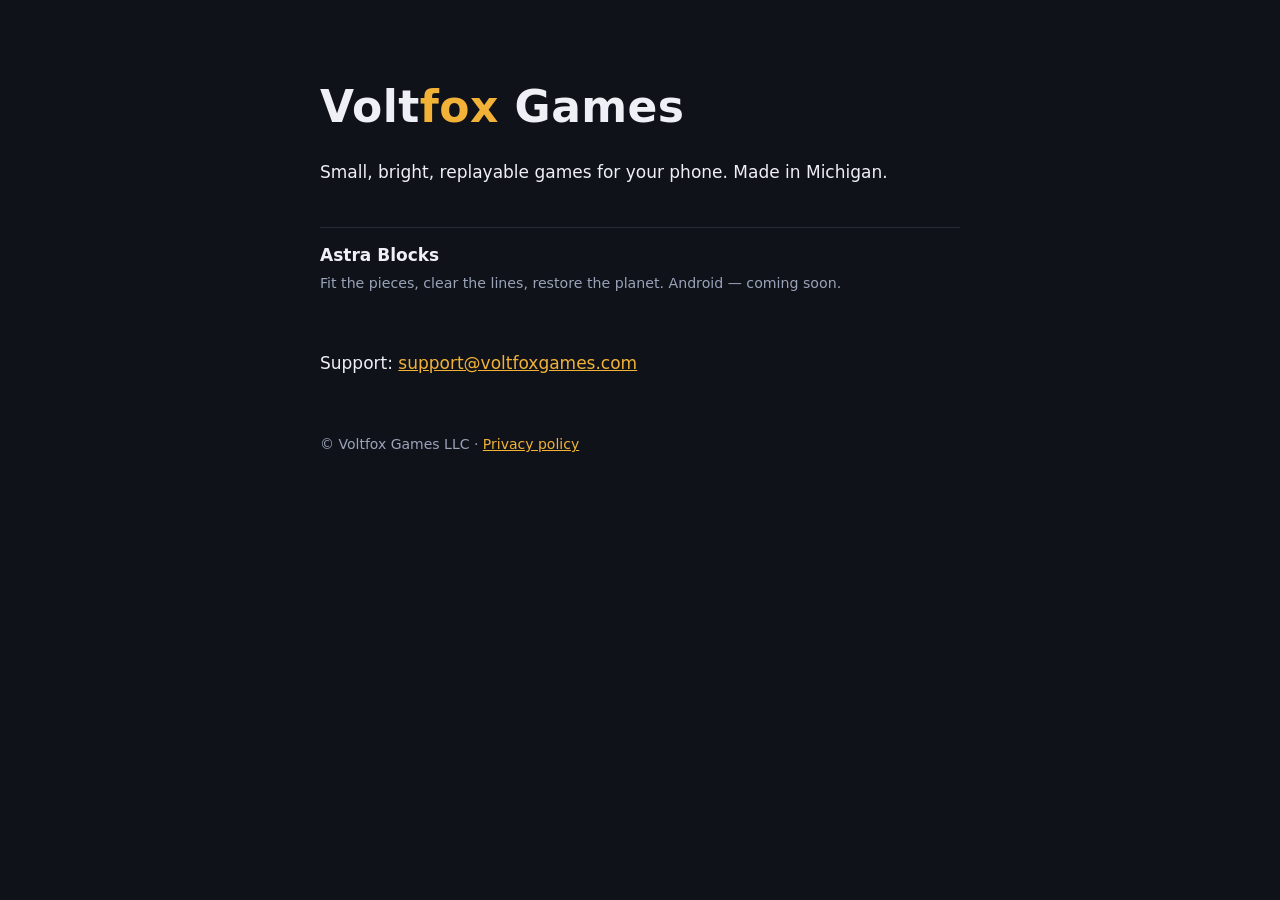
==== index.html @ da473bd8 "Voltfox Games site: home page, privacy policy, CNAME" ====
<!doctype html>
<html lang="en"><head><meta charset="utf-8"><meta name="viewport" content="width=device-width,initial-scale=1">
<title>Voltfox Games</title>
<style>
  :root{--bg:#0F1219;--ink:#EEF0F5;--muted:#9AA3B8;--accent:#F2B237}
  body{margin:0;background:var(--bg);color:var(--ink);font:17px/1.6 system-ui,-apple-system,Segoe UI,sans-serif}
  main{max-width:640px;margin:0 auto;padding:72px 24px}
  h1{font-size:44px;margin:0;letter-spacing:.01em}h1 span{color:var(--accent)}
  p{max-width:56ch}a{color:var(--accent)}
  .games{margin:40px 0;padding:0;list-style:none}.games li{padding:14px 0;border-top:1px solid #262B38}
  .games b{display:block}.games small{color:var(--muted)}
  footer{margin-top:56px;color:var(--muted);font-size:14px}
</style></head><body><main>
  <h1>Volt<span>fox</span> Games</h1>
  <p>Small, bright, replayable games for your phone. Made in Michigan.</p>
  <ul class="games">
    <li><b>Astra Blocks</b><small>Fit the pieces, clear the lines, restore the planet. Android — coming soon.</small></li>
  </ul>
  <p>Support: <a href="mailto:support@voltfoxgames.com">support@voltfoxgames.com</a></p>
  <footer>&copy; Voltfox Games LLC &middot; <a href="privacy.html">Privacy policy</a></footer>
</main></body></html>
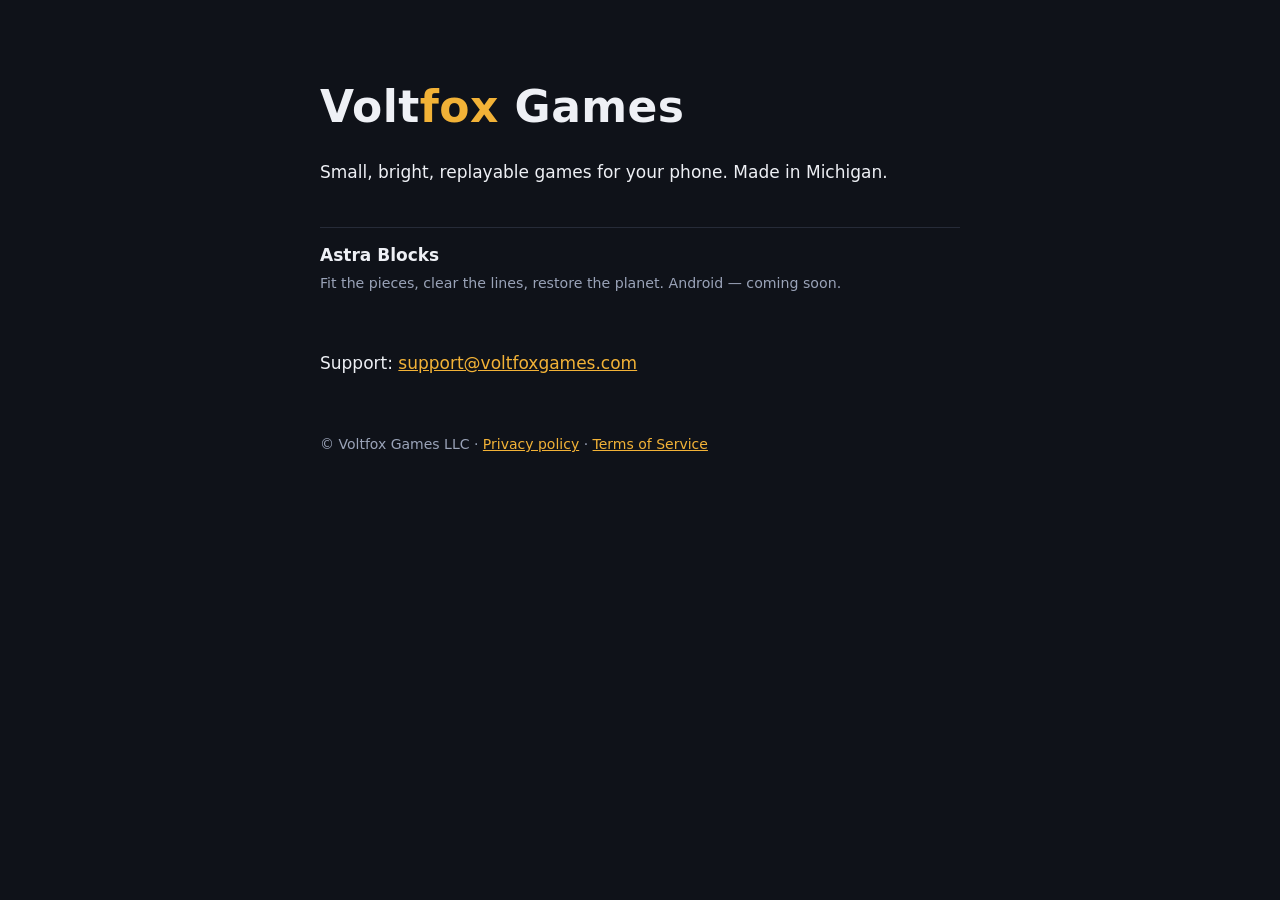
==== commit f96f6e50: "Terms of Service page; privacy policy covers all games, LevelPlay, on-device saves Co-Authored-By: C" ====
--- a/index.html
+++ b/index.html
@@ -17,5 +17,5 @@
     <li><b>Astra Blocks</b><small>Fit the pieces, clear the lines, restore the planet. Android — coming soon.</small></li>
   </ul>
   <p>Support: <a href="mailto:support@voltfoxgames.com">support@voltfoxgames.com</a></p>
-  <footer>&copy; Voltfox Games LLC &middot; <a href="privacy.html">Privacy policy</a></footer>
+  <footer>&copy; Voltfox Games LLC &middot; <a href="privacy.html">Privacy policy</a> &middot; <a href="terms.html">Terms of Service</a></footer>
 </main></body></html>
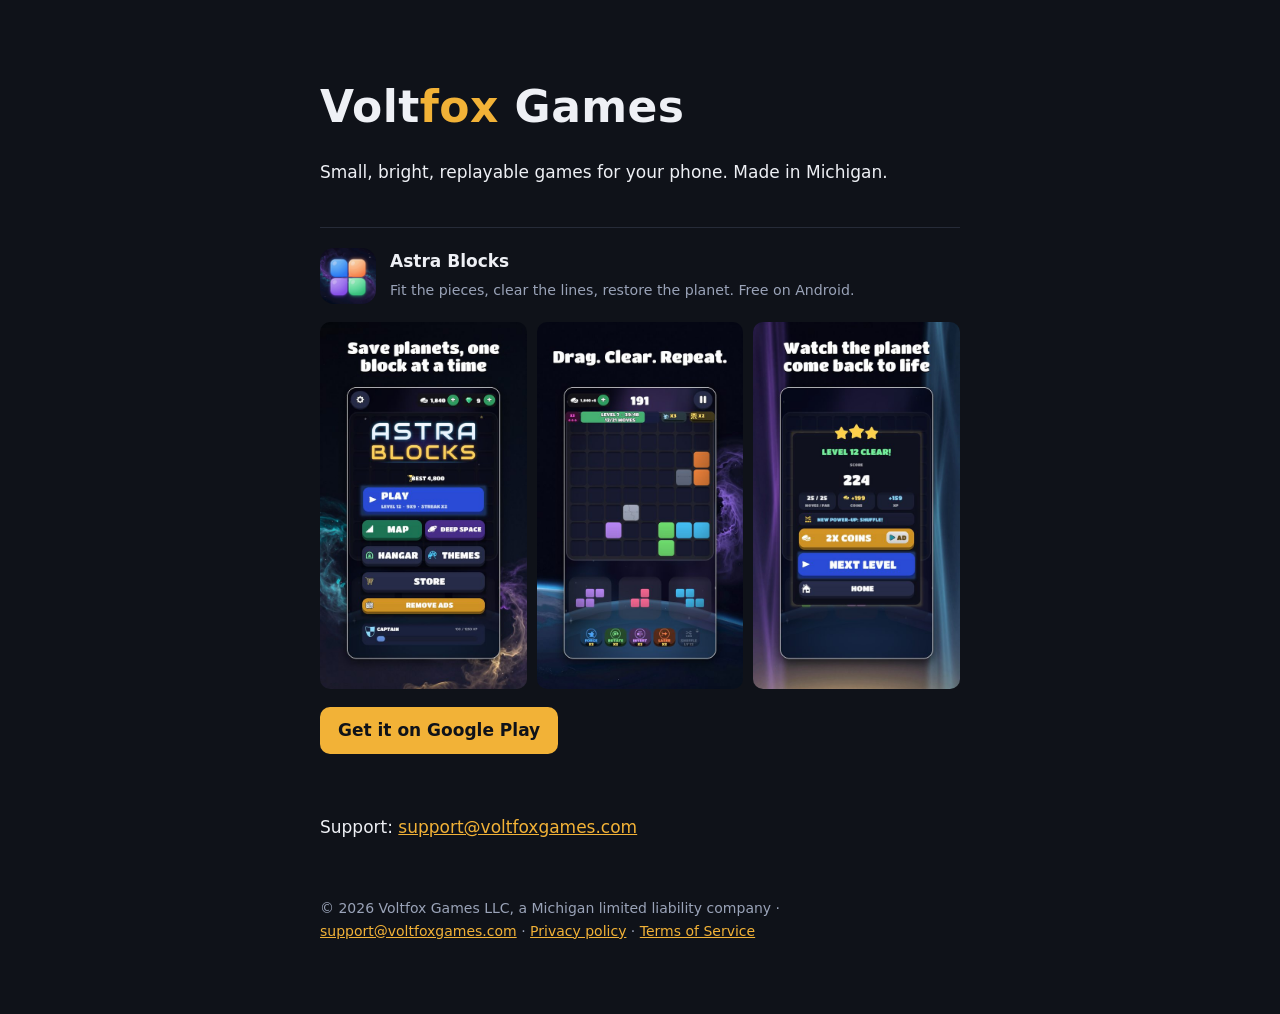
==== commit f733632f: "Home page: Astra Blocks live on Google Play, screenshots, company line Co-Authored-By: Claude Opus 5" ====
--- a/index.html
+++ b/index.html
@@ -1,21 +1,38 @@
 <!doctype html>
 <html lang="en"><head><meta charset="utf-8"><meta name="viewport" content="width=device-width,initial-scale=1">
 <title>Voltfox Games</title>
+<meta name="description" content="Voltfox Games LLC makes small, bright, replayable games for your phone. Astra Blocks is out now on Google Play.">
 <style>
   :root{--bg:#0F1219;--ink:#EEF0F5;--muted:#9AA3B8;--accent:#F2B237}
   body{margin:0;background:var(--bg);color:var(--ink);font:17px/1.6 system-ui,-apple-system,Segoe UI,sans-serif}
   main{max-width:640px;margin:0 auto;padding:72px 24px}
   h1{font-size:44px;margin:0;letter-spacing:.01em}h1 span{color:var(--accent)}
   p{max-width:56ch}a{color:var(--accent)}
-  .games{margin:40px 0;padding:0;list-style:none}.games li{padding:14px 0;border-top:1px solid #262B38}
+  .games{margin:40px 0;padding:0;list-style:none}.games li{padding:20px 0;border-top:1px solid #262B38}
+  .game-head{display:flex;gap:14px;align-items:center}
+  .game-head img{width:56px;height:56px;border-radius:14px}
   .games b{display:block}.games small{color:var(--muted)}
+  .shots{display:grid;grid-template-columns:repeat(3,1fr);gap:10px;margin:18px 0}
+  .shots img{width:100%;height:auto;border-radius:10px;display:block}
+  .play{display:inline-block;padding:10px 18px;border-radius:10px;background:var(--accent);color:#0F1219;font-weight:600;text-decoration:none}
   footer{margin-top:56px;color:var(--muted);font-size:14px}
 </style></head><body><main>
   <h1>Volt<span>fox</span> Games</h1>
   <p>Small, bright, replayable games for your phone. Made in Michigan.</p>
   <ul class="games">
-    <li><b>Astra Blocks</b><small>Fit the pieces, clear the lines, restore the planet. Android — coming soon.</small></li>
+    <li>
+      <div class="game-head">
+        <img src="img/astra-icon.png" alt="Astra Blocks icon">
+        <div><b>Astra Blocks</b><small>Fit the pieces, clear the lines, restore the planet. Free on Android.</small></div>
+      </div>
+      <div class="shots">
+        <img src="img/astra-1.jpg" alt="Astra Blocks home screen" loading="lazy" width="540" height="960">
+        <img src="img/astra-2.jpg" alt="Astra Blocks puzzle grid" loading="lazy" width="540" height="960">
+        <img src="img/astra-3.jpg" alt="Astra Blocks level cleared" loading="lazy" width="540" height="960">
+      </div>
+      <a class="play" href="https://play.google.com/store/apps/details?id=com.voltfox.astrablocks">Get it on Google Play</a>
+    </li>
   </ul>
   <p>Support: <a href="mailto:support@voltfoxgames.com">support@voltfoxgames.com</a></p>
-  <footer>&copy; Voltfox Games LLC &middot; <a href="privacy.html">Privacy policy</a> &middot; <a href="terms.html">Terms of Service</a></footer>
+  <footer>&copy; 2026 Voltfox Games LLC, a Michigan limited liability company &middot; <a href="mailto:support@voltfoxgames.com">support@voltfoxgames.com</a> &middot; <a href="privacy.html">Privacy policy</a> &middot; <a href="terms.html">Terms of Service</a></footer>
 </main></body></html>
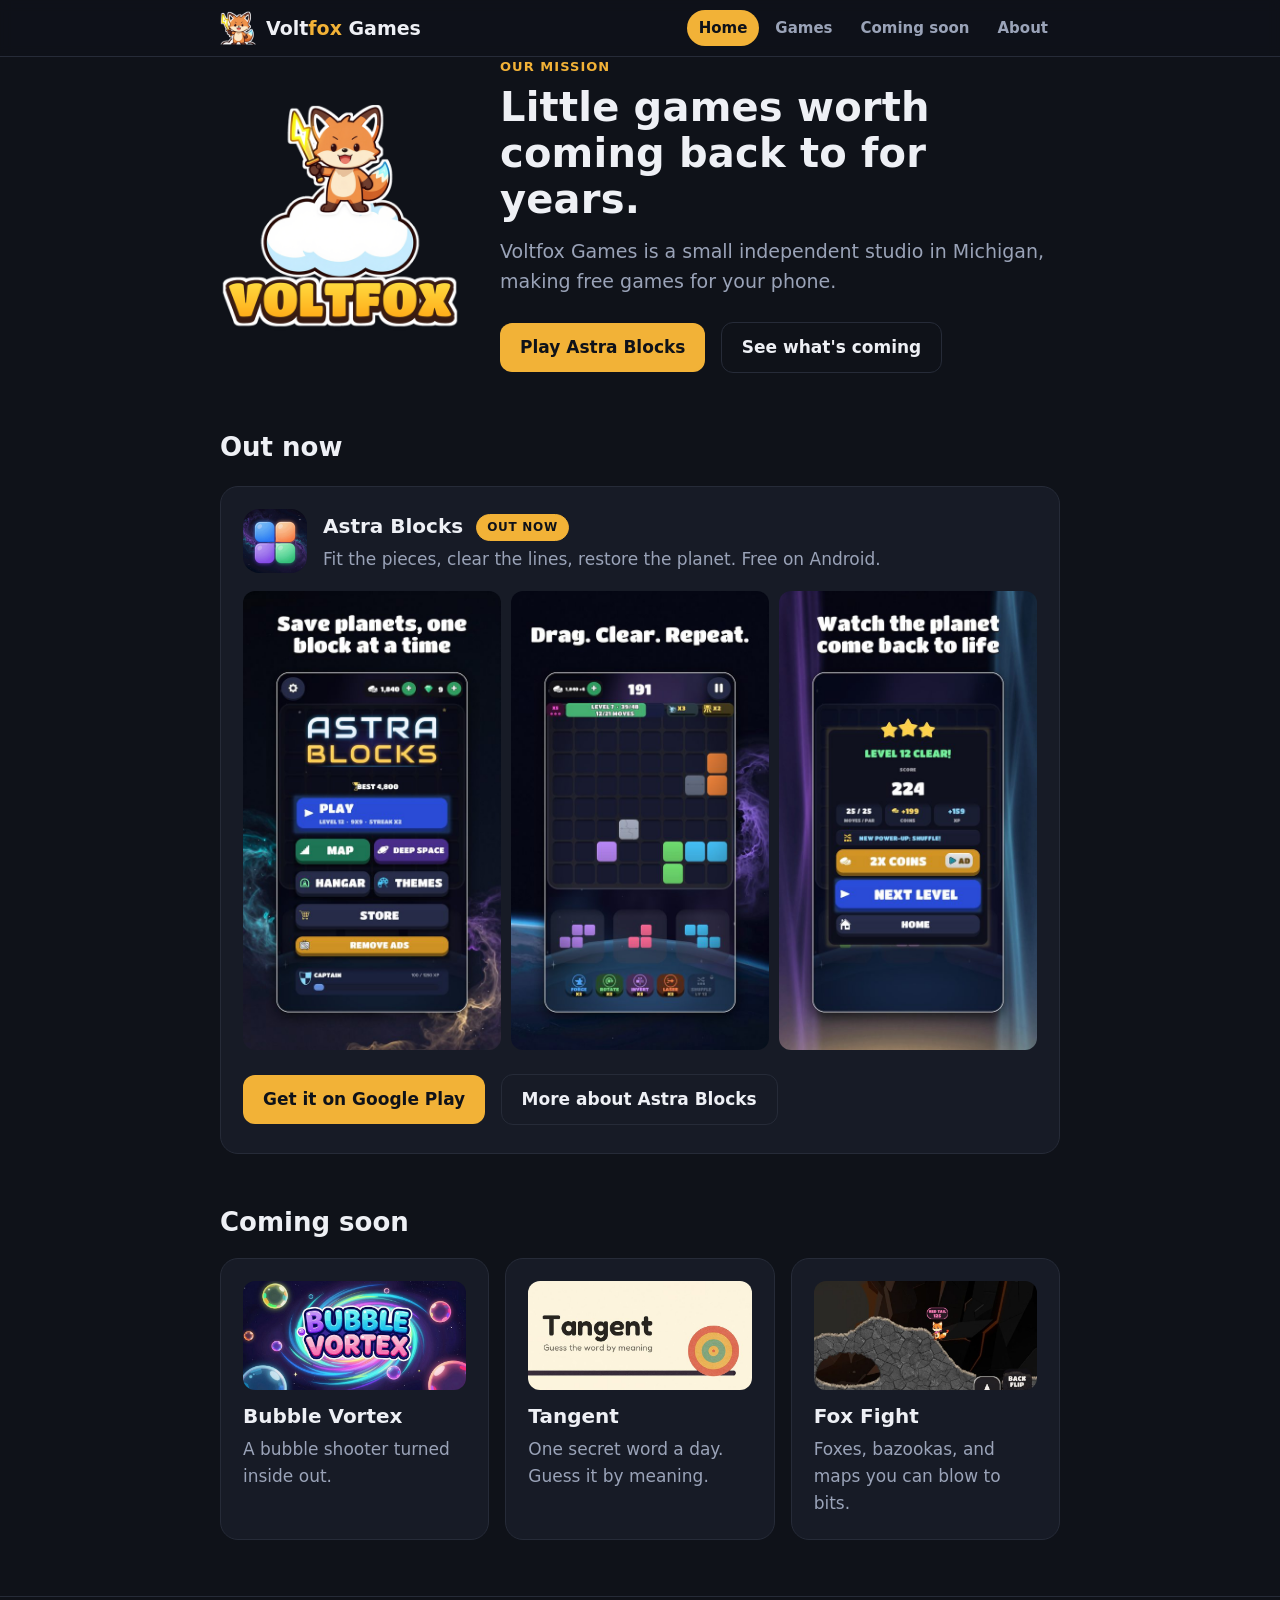
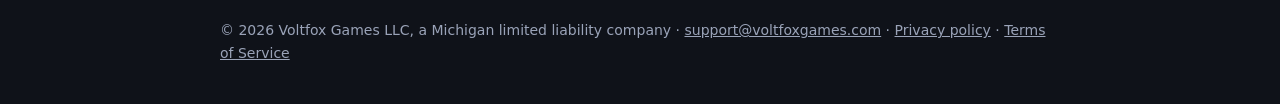
==== commit c0676b38: "Site: tabs (Home, Games, Coming soon, About), mission, about page, upcoming games Co-Authored-By: Cl" ====
--- a/index.html
+++ b/index.html
@@ -1,38 +1,47 @@
 <!doctype html>
 <html lang="en"><head><meta charset="utf-8"><meta name="viewport" content="width=device-width,initial-scale=1">
 <title>Voltfox Games</title>
-<meta name="description" content="Voltfox Games LLC makes small, bright, replayable games for your phone. Astra Blocks is out now on Google Play.">
-<style>
-  :root{--bg:#0F1219;--ink:#EEF0F5;--muted:#9AA3B8;--accent:#F2B237}
-  body{margin:0;background:var(--bg);color:var(--ink);font:17px/1.6 system-ui,-apple-system,Segoe UI,sans-serif}
-  main{max-width:640px;margin:0 auto;padding:72px 24px}
-  h1{font-size:44px;margin:0;letter-spacing:.01em}h1 span{color:var(--accent)}
-  p{max-width:56ch}a{color:var(--accent)}
-  .games{margin:40px 0;padding:0;list-style:none}.games li{padding:20px 0;border-top:1px solid #262B38}
-  .game-head{display:flex;gap:14px;align-items:center}
-  .game-head img{width:56px;height:56px;border-radius:14px}
-  .games b{display:block}.games small{color:var(--muted)}
-  .shots{display:grid;grid-template-columns:repeat(3,1fr);gap:10px;margin:18px 0}
-  .shots img{width:100%;height:auto;border-radius:10px;display:block}
-  .play{display:inline-block;padding:10px 18px;border-radius:10px;background:var(--accent);color:#0F1219;font-weight:600;text-decoration:none}
-  footer{margin-top:56px;color:var(--muted);font-size:14px}
-</style></head><body><main>
-  <h1>Volt<span>fox</span> Games</h1>
-  <p>Small, bright, replayable games for your phone. Made in Michigan.</p>
-  <ul class="games">
-    <li>
-      <div class="game-head">
-        <img src="img/astra-icon.png" alt="Astra Blocks icon">
-        <div><b>Astra Blocks</b><small>Fit the pieces, clear the lines, restore the planet. Free on Android.</small></div>
-      </div>
-      <div class="shots">
-        <img src="img/astra-1.jpg" alt="Astra Blocks home screen" loading="lazy" width="540" height="960">
-        <img src="img/astra-2.jpg" alt="Astra Blocks puzzle grid" loading="lazy" width="540" height="960">
-        <img src="img/astra-3.jpg" alt="Astra Blocks level cleared" loading="lazy" width="540" height="960">
-      </div>
-      <a class="play" href="https://play.google.com/store/apps/details?id=com.voltfox.astrablocks">Get it on Google Play</a>
-    </li>
-  </ul>
-  <p>Support: <a href="mailto:support@voltfoxgames.com">support@voltfoxgames.com</a></p>
-  <footer>&copy; 2026 Voltfox Games LLC, a Michigan limited liability company &middot; <a href="mailto:support@voltfoxgames.com">support@voltfoxgames.com</a> &middot; <a href="privacy.html">Privacy policy</a> &middot; <a href="terms.html">Terms of Service</a></footer>
-</main></body></html>
+<meta name="description" content="Voltfox Games LLC is a small independent studio in Michigan making little games worth coming back to for years. Astra Blocks is out now on Google Play.">
+<link rel="icon" href="img/favicon.png">
+<link rel="stylesheet" href="style.css">
+</head><body>
+<header class="top"><div class="wrap">
+  <a class="brand" href="index.html"><img src="img/fox-mark.png" alt=""><span class="name">Volt<em>fox</em> Games</span></a>
+  <nav class="tabs"><a href="index.html" aria-current="page">Home</a><a href="games.html">Games</a><a href="coming-soon.html">Coming soon</a><a href="about.html">About</a></nav>
+</div></header>
+<main class="wrap">
+  <section class="hero">
+    <img class="logo" src="img/voltfox-logo.png" alt="Voltfox: a fox holding a lightning bolt, standing on a cloud" width="520" height="492">
+    <div class="copy">
+      <p class="kicker">Our mission</p>
+      <h1>Little games worth coming back to for years.</h1>
+      <p class="lede">Voltfox Games is a small independent studio in Michigan, making free games for your phone.</p>
+      <a class="btn" href="https://play.google.com/store/apps/details?id=com.voltfox.astrablocks">Play Astra Blocks</a>
+      <a class="btn ghost" href="coming-soon.html">See what's coming</a>
+    </div>
+  </section>
+
+  <h2>Out now</h2>
+  <div class="card">
+    <div class="game-head">
+      <img src="img/astra-icon.png" alt="Astra Blocks icon">
+      <div><h3>Astra Blocks <span class="tag live">Out now</span></h3><span class="muted">Fit the pieces, clear the lines, restore the planet. Free on Android.</span></div>
+    </div>
+    <div class="shots">
+      <img src="img/astra-1.jpg" alt="Astra Blocks home screen" loading="lazy" width="540" height="960">
+      <img src="img/astra-2.jpg" alt="Astra Blocks puzzle grid" loading="lazy" width="540" height="960">
+      <img src="img/astra-3.jpg" alt="Astra Blocks level cleared" loading="lazy" width="540" height="960">
+    </div>
+    <a class="btn" href="https://play.google.com/store/apps/details?id=com.voltfox.astrablocks">Get it on Google Play</a>
+    <a class="btn ghost" href="games.html">More about Astra Blocks</a>
+  </div>
+
+  <h2>Coming soon</h2>
+  <div class="grid3">
+    <a class="card thumb" href="coming-soon.html#bubble-vortex"><img src="img/bv-banner.jpg" alt="Bubble Vortex" loading="lazy" width="768" height="375"><h3>Bubble Vortex</h3><span class="muted">A bubble shooter turned inside out.</span></a>
+    <a class="card thumb" href="coming-soon.html#tangent"><img src="img/tangent-banner.jpg" alt="Tangent" loading="lazy" width="768" height="375"><h3>Tangent</h3><span class="muted">One secret word a day. Guess it by meaning.</span></a>
+    <a class="card thumb" href="coming-soon.html#fox-fight"><img src="img/ff-banner.jpg" alt="Fox Fight" loading="lazy" width="768" height="375"><h3>Fox Fight</h3><span class="muted">Foxes, bazookas, and maps you can blow to bits.</span></a>
+  </div>
+</main>
+<footer><div class="wrap">&copy; 2026 Voltfox Games LLC, a Michigan limited liability company &middot; <a href="mailto:support@voltfoxgames.com">support@voltfoxgames.com</a> &middot; <a href="privacy.html">Privacy policy</a> &middot; <a href="terms.html">Terms of Service</a></div></footer>
+</body></html>
--- a/style.css
+++ b/style.css
@@ -0,0 +1,67 @@
+:root{--bg:#0F1219;--panel:#171B26;--line:#262B38;--ink:#EEF0F5;--muted:#9AA3B8;--accent:#F2B237;--accent-ink:#0F1219}
+*{box-sizing:border-box}
+body{margin:0;background:var(--bg);color:var(--ink);font:17px/1.6 system-ui,-apple-system,Segoe UI,sans-serif}
+a{color:var(--accent)}
+img{max-width:100%}
+.wrap{max-width:880px;margin:0 auto;padding:0 20px}
+
+/* top bar */
+.top{border-bottom:1px solid var(--line);background:rgba(15,18,25,.92);position:sticky;top:0;z-index:5;backdrop-filter:blur(6px)}
+.top .wrap{display:flex;flex-wrap:wrap;align-items:center;justify-content:space-between;gap:8px 20px;padding-top:10px;padding-bottom:10px}
+.brand{display:flex;align-items:center;gap:10px;color:var(--ink);text-decoration:none;font-weight:700;font-size:19px}
+.brand img{width:36px;height:36px}
+.brand em{font-style:normal;color:var(--accent)}
+.tabs{display:flex;flex-wrap:wrap;gap:4px}
+.tabs a{color:var(--muted);text-decoration:none;padding:6px 12px;border-radius:999px;font-size:15px;font-weight:600}
+.tabs a:hover{color:var(--ink);background:var(--panel)}
+.tabs a[aria-current=page]{color:var(--accent-ink);background:var(--accent)}
+
+/* sections */
+main{padding:48px 0 24px}
+h1{font-size:40px;line-height:1.15;margin:0 0 14px;letter-spacing:.005em}
+h2{font-size:26px;margin:48px 0 14px}
+h3{font-size:20px;margin:0 0 4px}
+p{max-width:62ch}
+.lede{font-size:19px;color:var(--muted);margin-top:0}
+.hero{display:flex;flex-wrap:wrap;align-items:center;gap:24px 40px}
+.hero .logo{width:240px;height:auto;flex:0 0 auto}
+.hero .copy{flex:1 1 300px}
+.kicker{color:var(--accent);font-weight:700;text-transform:uppercase;letter-spacing:.08em;font-size:13px;margin:0 0 6px}
+
+.btn{display:inline-block;padding:11px 20px;border-radius:12px;background:var(--accent);color:var(--accent-ink);font-weight:700;text-decoration:none;margin:6px 10px 6px 0}
+.btn.ghost{background:transparent;color:var(--ink);border:1px solid var(--line)}
+.btn:hover{filter:brightness(1.06)}
+
+.card{background:var(--panel);border:1px solid var(--line);border-radius:18px;padding:22px;margin:18px 0}
+.game-head{display:flex;gap:16px;align-items:center;margin-bottom:6px}
+.game-head img{width:64px;height:64px;border-radius:16px;flex:0 0 auto}
+.muted{color:var(--muted)}
+.tag{display:inline-block;font-size:12px;font-weight:700;letter-spacing:.06em;text-transform:uppercase;padding:3px 10px;border-radius:999px;border:1px solid var(--accent);color:var(--accent);margin-left:6px;vertical-align:middle}
+.tag.live{background:var(--accent);color:var(--accent-ink)}
+.shots{display:grid;grid-template-columns:repeat(3,1fr);gap:10px;margin:18px 0}
+.shots img{width:100%;height:auto;border-radius:12px;display:block}
+.banner{width:100%;height:auto;border-radius:12px;display:block;margin:14px 0 4px}
+
+.grid3{display:grid;grid-template-columns:repeat(auto-fit,minmax(230px,1fr));gap:16px}
+.grid3 .card{margin:0}
+.thumb{display:block;color:inherit;text-decoration:none}
+.thumb img{width:100%;height:auto;border-radius:12px;display:block;margin-bottom:10px}
+.thumb:hover h3{color:var(--accent)}
+
+.values{display:grid;grid-template-columns:repeat(auto-fit,minmax(240px,1fr));gap:16px;margin-top:8px}
+.values .card{margin:0}
+.values p{margin:4px 0 0;color:var(--muted)}
+ul.feats{padding-left:20px;margin:10px 0}
+ul.feats li{margin:3px 0}
+blockquote.mission{margin:8px 0 0;padding:18px 22px;border-left:4px solid var(--accent);background:var(--panel);border-radius:0 14px 14px 0;font-size:24px;font-weight:700;line-height:1.3}
+
+footer{border-top:1px solid var(--line);margin-top:56px;padding:22px 0 40px;color:var(--muted);font-size:14px}
+footer a{color:var(--muted)}
+
+@media (max-width:560px){
+  h1{font-size:31px}
+  main{padding-top:32px}
+  .hero .logo{width:170px;margin:0 auto}
+  .tabs a{padding:5px 10px;font-size:14px}
+  blockquote.mission{font-size:20px}
+}
